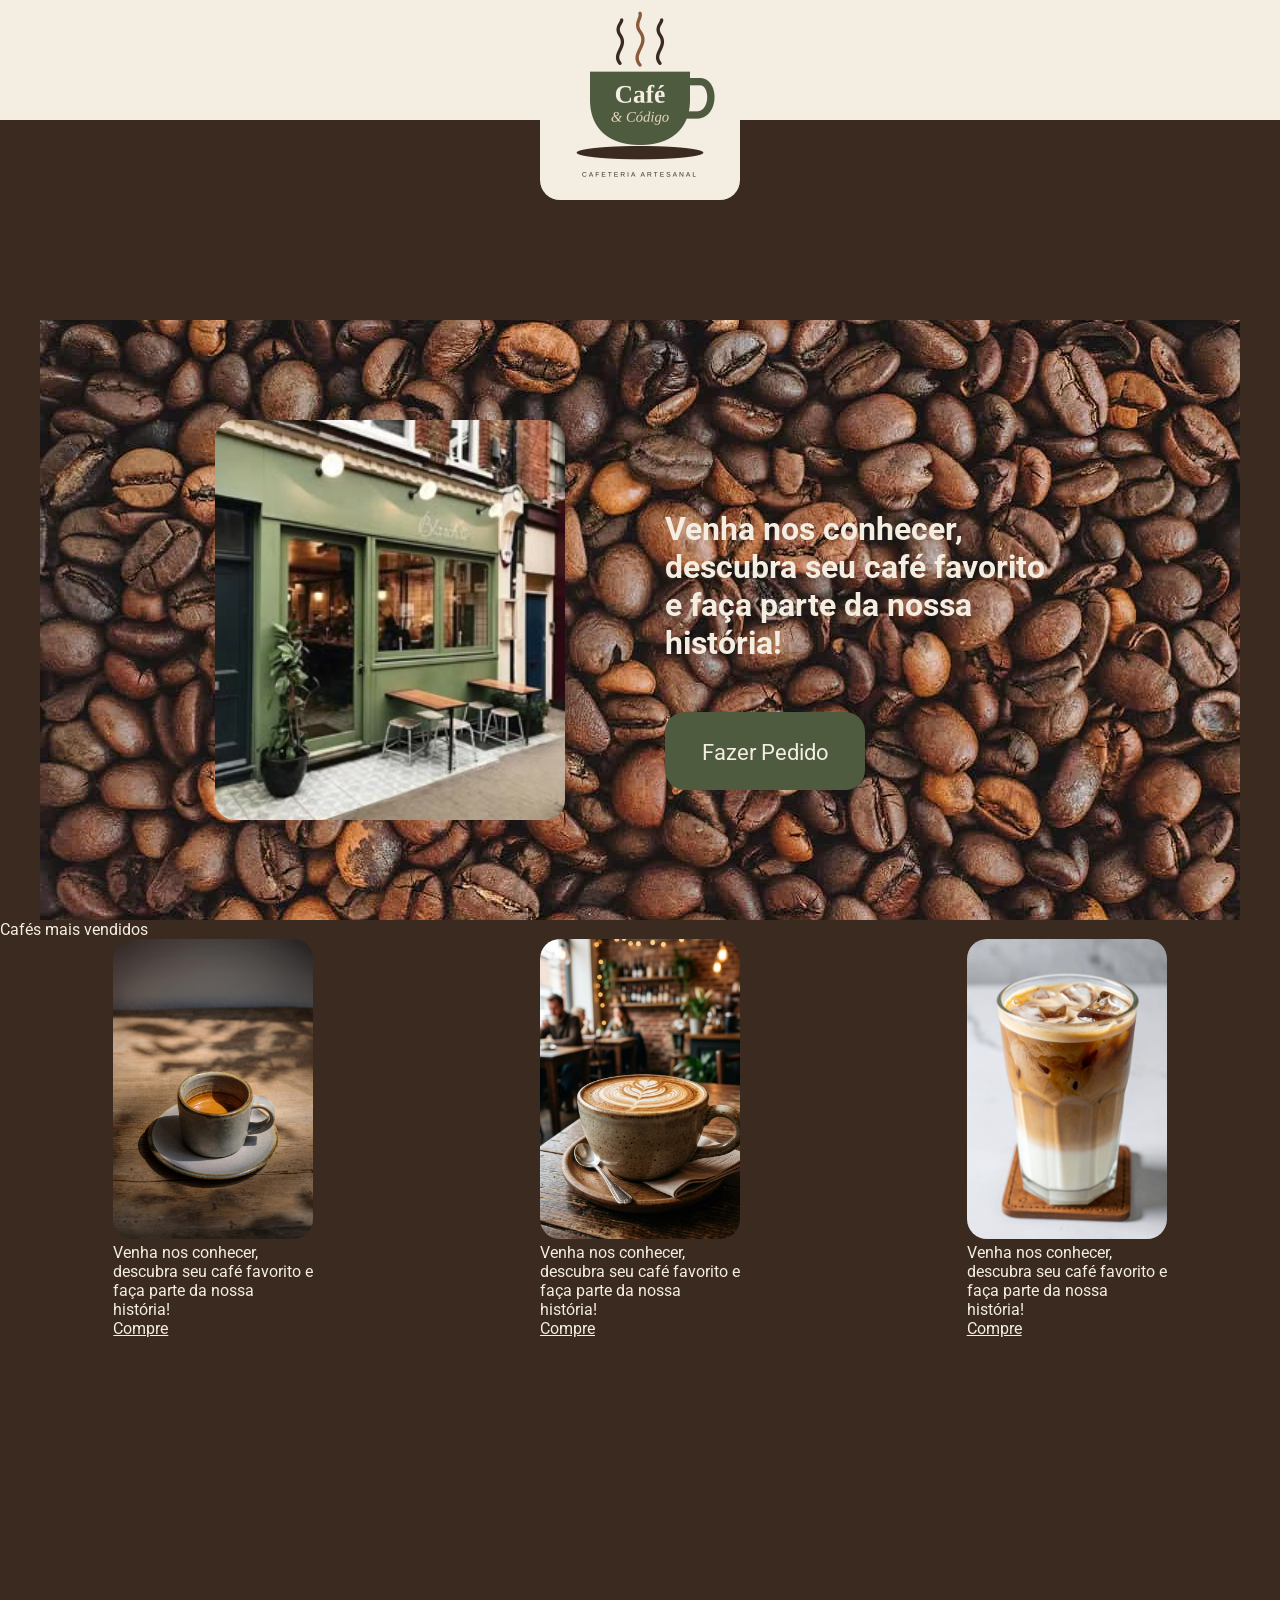
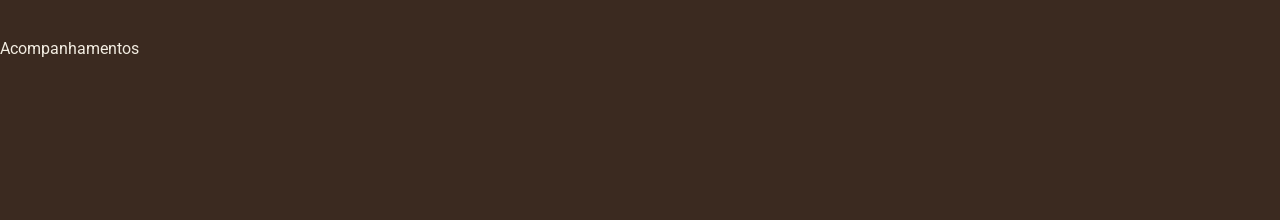
==== HTML ATIVIDADE/Index.html @ ace374ec "Add files via upload" ====
<!DOCTYPE html>
<html lang="pt-br">

<head>
    <meta charset="UTF-8">
    <meta name="viewport" content="width=device-width, initial-scale=1.0">
    <title>Café & Código</title>
    <link rel="stylesheet" href="CSS/style.css">
    <link rel="preconnect" href="https://fonts.googleapis.com">
    <link rel="preconnect" href="https://fonts.gstatic.com" crossorigin>
    <link href="https://fonts.googleapis.com/css2?family=Roboto:ital,wght@0,100..900;1,100..900&display=swap"
        rel="stylesheet">

</head>


<body>

    <header>

        <img src="IMG/Logo.jpeg" alt="">

    </header>


    <Main>

        <div class="intro">
            <img src="IMG/Fachada.jpg" alt="Fachada">

            <div class="apresentacao">
                <h1>Venha nos conhecer, descubra seu café favorito e faça parte da nossa história!</h1>
                <div class="fazerPedido"><a href="#">Fazer Pedido</a></div>
            </div>

        </div>


        <div class="cafes">Cafés mais vendidos</div>

        <div class="mae">

            <div class="cafe1">
                <img src="IMG/Cafe1.jpg" alt="Cafe1">

                <div class="descricao">
                    <p>Venha nos conhecer, descubra seu café favorito e faça parte da nossa história!</p>
                    <div class="comprar"><a href="#">Compre</a></div>
                </div>

            </div>

            <div class="cafe2">
                <img src="IMG/Cafe2.jpg" alt="Cafe1">

                <div class="descricao">
                    <p>Venha nos conhecer, descubra seu café favorito e faça parte da nossa história!</p>
                    <div class="comprar"><a href="#">Compre</a></div>
                </div>

            </div>

            <div class="cafe3">

                <img src="IMG/Cafe3.jpg" alt="Cafe1">

                <div class="descricao">
                    <p>Venha nos conhecer, descubra seu café favorito e faça parte da nossa história!</p>
                    <div class="comprar"><a href="#">Compre</a></div>
                </div>

            </div>
            
        </div>

        <div class="acps">Acompanhamentos</div>
        <div class="pai">
            <div class="acp1"></div>
            <div class="acp2"></div>
            <div class="acp3"></div>
        </div>

        <div class="nos"></div>

        <div class="avaliacao"></div>

    </Main>


    <footer>

    </footer>


</body>

</html>
---- HTML ATIVIDADE/CSS/style.css ----
*{
    margin: 0px;
    font-family: "Roboto", sans-serif;
    font-optical-sizing: auto;
    font-weight: <weight>;
    font-style: normal;
    font-variation-settings:
    "wdth" 100;
    color: rgba(243, 237, 226);
}

header{
    width: 100%;
    height: 120px;
    background-color: rgba(244, 238, 226);
    display: flex;
    justify-content: center;

}

header img{
    height: 200px;
    width: 200px;
    border-radius: 20px;

}

main{
    width: 100%;
    height: 1500px;
    background-color: rgba(59, 42, 32);
    padding-top: 200px;
}

.intro{
    width: 100%;
    height: 500px;
    padding-top: 100px;
    display: flex;
    justify-content: center;
    background-image:url(../IMG/fundocafe.jpg);
    background-repeat: no-repeat;
    background-position: center;
    color: rgba(243, 237, 226)

}

.intro img {
    height: 400px;
    width: 350px;
    object-fit: cover;
    border-radius: 20px;
}

.apresentacao{
    width: 400px;
    height: 400px;
    margin-left: 100px;
    margin-top: 90px;
}

.fazerPedido{
    width: 200px;
    height: 50px;
    margin-top: 50px;
    background-color: rgba(78, 91, 63);
    text-align: center;
    padding-top: 28px;
    font-size: 22px;
    border-radius: 20px;
     
}

.fazerPedido a {
    text-decoration: none;
    color: rgba(243, 237, 226);
    font-family: "Roboto", sans-serif;
    font-optical-sizing: auto;
    font-weight: <weight>;
    font-style: normal;
     font-variation-settings:
"wdth" 100;

}

.mae{
    width: 100%;
    height: 700px;
    display: flex;
    justify-content: space-around

}

.cafe1 img{
    height: 300px;
    width: 200px;
    object-fit: cover;
    border-radius: 20px;
}

.cafe2 img{
    height: 300px;
    width: 200px;
    object-fit: cover;
    border-radius: 20px;
}

.cafe3 img{
    height: 300px;
    width: 200px;
    object-fit: cover;
    border-radius: 20px;
}
.descricao{
    width: 200px;
}
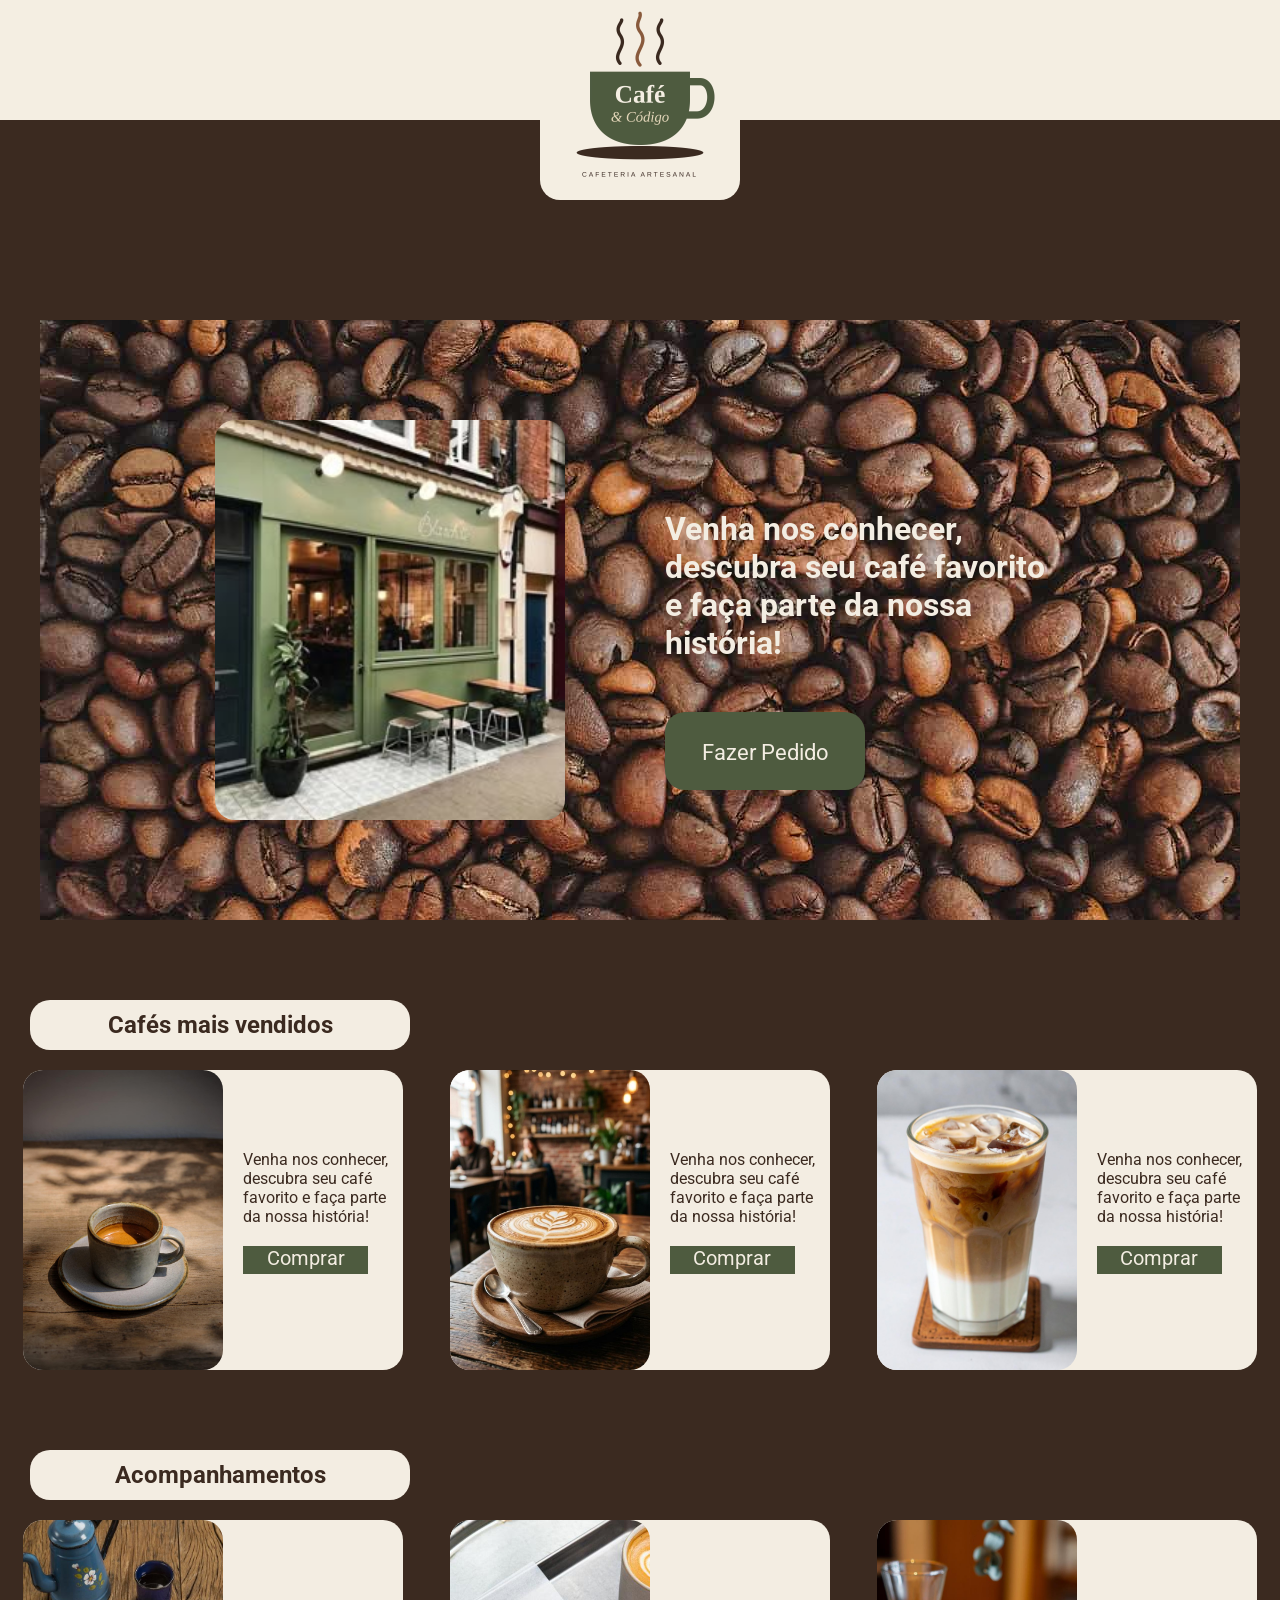
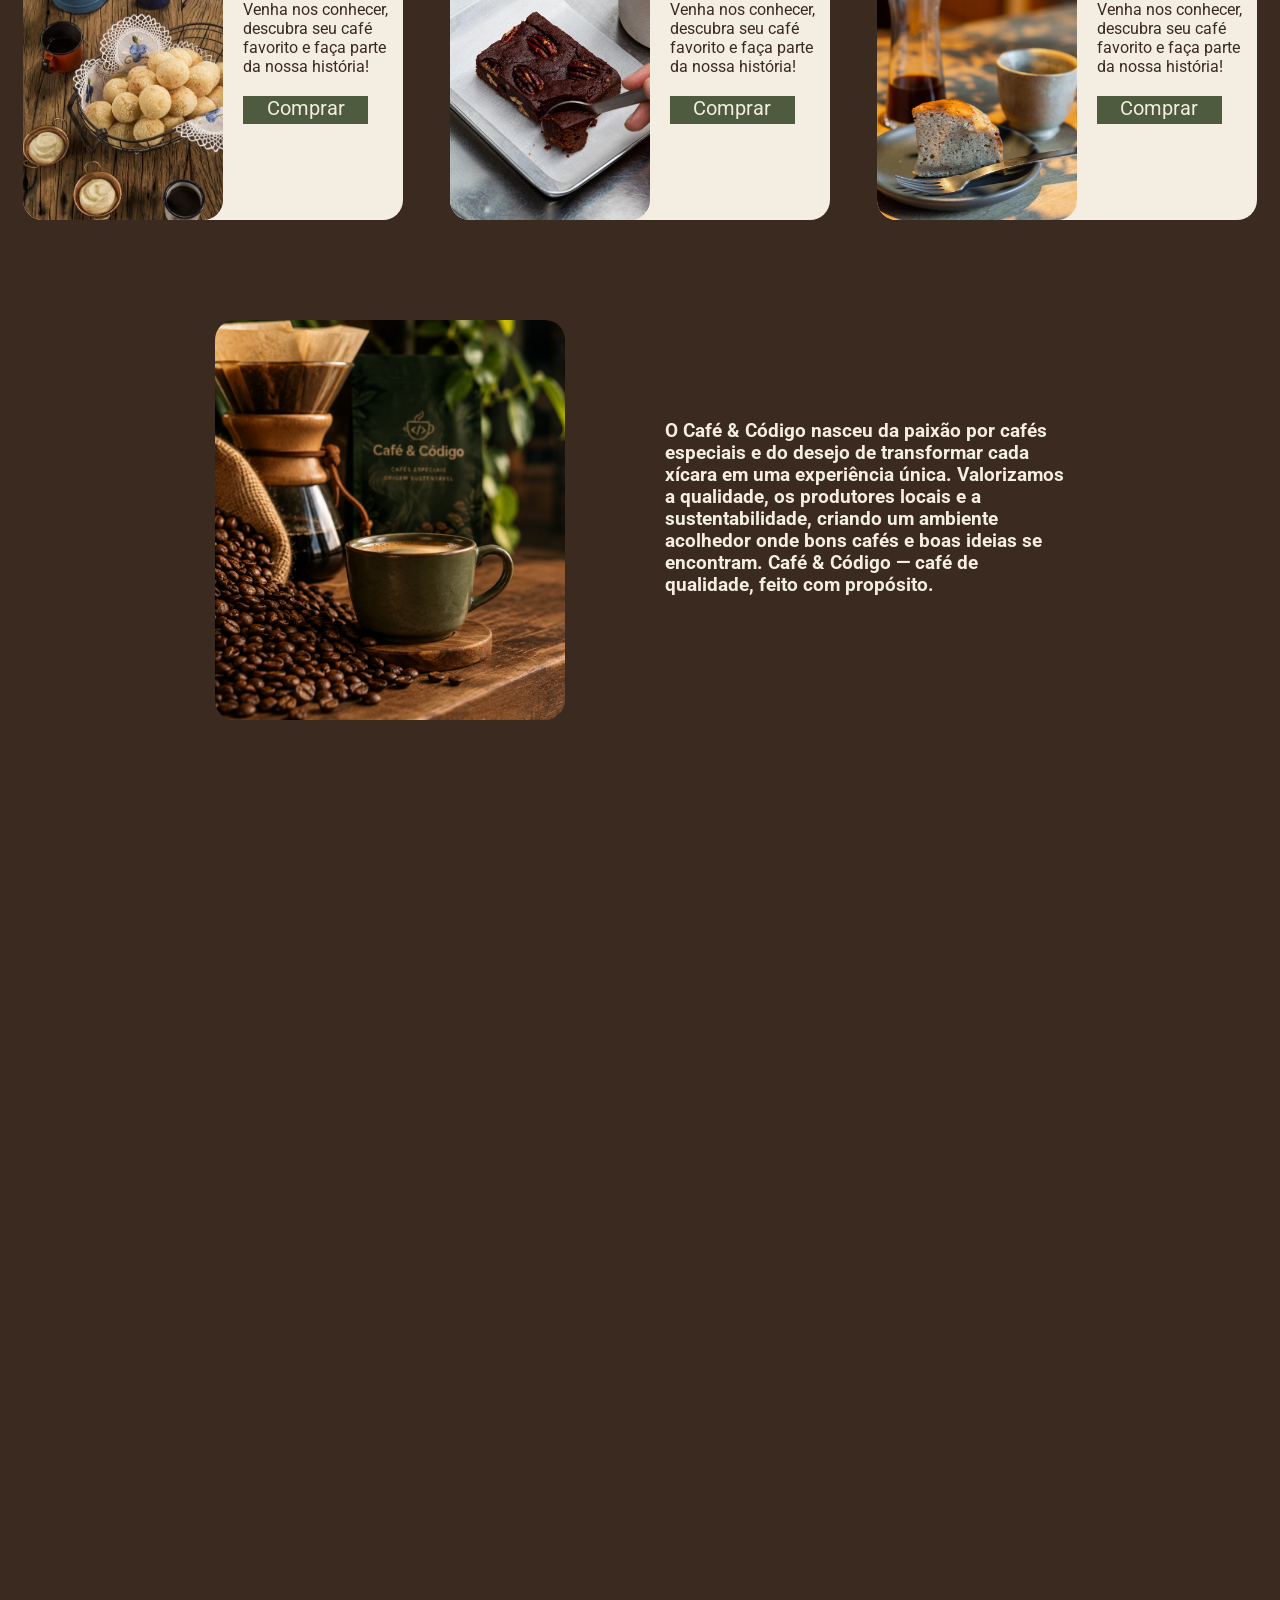
==== commit 7dba507b: "Add files via upload" ====
--- a/HTML ATIVIDADE/Index.html
+++ b/HTML ATIVIDADE/Index.html
@@ -36,7 +36,9 @@
         </div>
 
 
-        <div class="cafes">Cafés mais vendidos</div>
+        <div class="cafes">
+            <h2>Cafés mais vendidos</h2>
+        </div>
 
         <div class="mae">
 
@@ -45,7 +47,7 @@
 
                 <div class="descricao">
                     <p>Venha nos conhecer, descubra seu café favorito e faça parte da nossa história!</p>
-                    <div class="comprar"><a href="#">Compre</a></div>
+                    <div class="comprar"><a href="#">Comprar</a></div>
                 </div>
 
             </div>
@@ -55,7 +57,7 @@
 
                 <div class="descricao">
                     <p>Venha nos conhecer, descubra seu café favorito e faça parte da nossa história!</p>
-                    <div class="comprar"><a href="#">Compre</a></div>
+                    <div class="comprar"><a href="#">Comprar</a></div>
                 </div>
 
             </div>
@@ -66,21 +68,61 @@
 
                 <div class="descricao">
                     <p>Venha nos conhecer, descubra seu café favorito e faça parte da nossa história!</p>
-                    <div class="comprar"><a href="#">Compre</a></div>
+                    <div class="comprar"><a href="#">Comprar</a></div>
                 </div>
 
             </div>
-            
+
         </div>
 
-        <div class="acps">Acompanhamentos</div>
+        <div class="acps">
+            <h2>Acompanhamentos</h2>
+        </div>
         <div class="pai">
-            <div class="acp1"></div>
-            <div class="acp2"></div>
-            <div class="acp3"></div>
+            <div class="acp1">
+                <img src="IMG/Acp1.jpg" alt="acp1">
+
+                <div class="descricao">
+                    <p>Venha nos conhecer, descubra seu café favorito e faça parte da nossa história!</p>
+                    <div class="comprar"><a href="#">Comprar</a></div>
+                </div>
+
+            </div>
+
+            <div class="acp2">
+                <img src="IMG/Acp2.jpg" alt="acp1">
+
+                <div class="descricao">
+                    <p>Venha nos conhecer, descubra seu café favorito e faça parte da nossa história!</p>
+                    <div class="comprar"><a href="#">Comprar</a></div>
+                </div>
+
+            </div>
+
+            <div class="acp3">
+
+                <img src="IMG/Acp3.jpg" alt="acp1">
+
+                <div class="descricao">
+                    <p>Venha nos conhecer, descubra seu café favorito e faça parte da nossa história!</p>
+                    <div class="comprar"><a href="#">Comprar</a></div>
+                </div>
+
+            </div>
         </div>
 
-        <div class="nos"></div>
+        <div class="nos">
+            <img src="IMG/historia.png" alt="h">
+            <div class="historia">
+                <h3>O Café & Código nasceu da paixão por cafés especiais e do desejo de transformar cada xícara em uma
+                    experiência única.
+
+                    Valorizamos a qualidade, os produtores locais e a sustentabilidade, criando um ambiente acolhedor
+                    onde bons cafés e boas ideias se encontram.
+
+                    Café & Código — café de qualidade, feito com propósito.</h3>
+            </div>
+        </div>
 
         <div class="avaliacao"></div>
 
--- a/HTML ATIVIDADE/CSS/style.css
+++ b/HTML ATIVIDADE/CSS/style.css
@@ -1,65 +1,51 @@
-*{
+* {
     margin: 0px;
     font-family: "Roboto", sans-serif;
-    font-optical-sizing: auto;
-    font-weight: <weight>;
-    font-style: normal;
-    font-variation-settings:
-    "wdth" 100;
-    color: rgba(243, 237, 226);
-}
-
-header{
+
+    color: rgba(243, 237, 226);}
+
+header {
     width: 100%;
     height: 120px;
     background-color: rgba(244, 238, 226);
     display: flex;
-    justify-content: center;
-
-}
-
-header img{
+    justify-content: center;}
+
+header img {
     height: 200px;
     width: 200px;
-    border-radius: 20px;
-
-}
-
-main{
-    width: 100%;
-    height: 1500px;
+    border-radius: 20px;}
+
+main {
+    width: 100%;
+    height: 3000px;
     background-color: rgba(59, 42, 32);
-    padding-top: 200px;
-}
-
-.intro{
+    padding-top: 200px;}
+
+.intro {
     width: 100%;
     height: 500px;
     padding-top: 100px;
     display: flex;
     justify-content: center;
-    background-image:url(../IMG/fundocafe.jpg);
+    background-image: url(../IMG/fundocafe.jpg);
     background-repeat: no-repeat;
     background-position: center;
-    color: rgba(243, 237, 226)
-
-}
+    color: rgba(243, 237, 226);}
 
 .intro img {
     height: 400px;
     width: 350px;
     object-fit: cover;
-    border-radius: 20px;
-}
-
-.apresentacao{
+    border-radius: 20px;}
+
+.apresentacao {
     width: 400px;
     height: 400px;
     margin-left: 100px;
-    margin-top: 90px;
-}
-
-.fazerPedido{
+    margin-top: 90px;}
+
+.fazerPedido {
     width: 200px;
     height: 50px;
     margin-top: 50px;
@@ -67,50 +53,171 @@
     text-align: center;
     padding-top: 28px;
     font-size: 22px;
-    border-radius: 20px;
-     
-}
+    border-radius: 20px;}
 
 .fazerPedido a {
     text-decoration: none;
     color: rgba(243, 237, 226);
-    font-family: "Roboto", sans-serif;
-    font-optical-sizing: auto;
-    font-weight: <weight>;
-    font-style: normal;
-     font-variation-settings:
-"wdth" 100;
-
-}
-
-.mae{
-    width: 100%;
-    height: 700px;
-    display: flex;
-    justify-content: space-around
-
-}
-
-.cafe1 img{
-    height: 300px;
-    width: 200px;
-    object-fit: cover;
-    border-radius: 20px;
-}
-
-.cafe2 img{
-    height: 300px;
-    width: 200px;
-    object-fit: cover;
-    border-radius: 20px;
-}
-
-.cafe3 img{
-    height: 300px;
-    width: 200px;
-    object-fit: cover;
-    border-radius: 20px;
-}
-.descricao{
-    width: 200px;
-}+    font-family: "Roboto", sans-serif;}
+
+.mae {
+    width: 100%;
+    height: 350px;
+    display: flex;
+    justify-content: space-around;
+    margin-top: 20px;}
+
+.cafes {
+    height: 50px;
+    width: 380px;
+    background-color: rgba(243, 237, 226);
+    margin-top: 80px;
+    margin-left: 30px;
+    display: flex;
+    justify-content: center;
+    align-items: center;
+    border-radius: 20px;}
+
+.cafes h2 {
+    color: rgba(59, 42, 32);}
+
+.cafe1 {
+    height: 300px;
+    width: 380px;
+    display: flex;
+    background-color: rgba(243, 237, 226);
+    border-radius: 20px;}
+
+.cafe2 {
+    height: 300px;
+    width: 380px;
+    display: flex;
+    background-color: rgba(243, 237, 226);
+    border-radius: 20px;}
+
+.cafe3 {
+    height: 300px;
+    width: 380px;
+    display: flex;
+    background-color: rgba(243, 237, 226);
+    border-radius: 20px;}
+
+.cafe1 img {
+    height: 300px;
+    width: 200px;
+    object-fit: cover;
+    border-radius: 20px;}
+
+.cafe2 img {
+    height: 300px;
+    width: 200px;
+    object-fit: cover;
+    border-radius: 20px;}
+
+.cafe3 img {
+    height: 300px;
+    width: 200px;
+    object-fit: cover;
+    border-radius: 20px;}
+
+.descricao {
+    width: 200px;
+    margin-top: 80px;
+    margin-left: 20px;}
+
+.descricao p {
+    color: rgba(59, 42, 32);}
+
+.comprar {
+    width: 125px;
+    height: 28px;
+    margin-top: 20px;
+    background-color: rgba(78, 91, 63);}
+
+.comprar a {
+    font-size: 20px;
+    text-decoration: none;
+    display: flex;
+    justify-content: center;
+    align-items: center;}
+
+
+.pai {
+    width: 100%;
+    height: 400px;
+    display: flex;
+    justify-content: space-around;
+    margin-top: 20px;}
+
+.acps {
+    height: 50px;
+    width: 380px;
+    background-color: rgba(243, 237, 226);
+    margin-top: 30px;
+    margin-left: 30px;
+    display: flex;
+    justify-content: center;
+    align-items: center;
+    border-radius: 20px;}
+
+.acps h2 {
+    color: rgba(59, 42, 32);}
+
+.acp1 {
+    height: 300px;
+    width: 380px;
+    display: flex;
+    background-color: rgba(243, 237, 226);
+    border-radius: 20px;}
+
+.acp2 {
+    height: 300px;
+    width: 380px;
+    display: flex;
+    background-color: rgba(243, 237, 226);
+    border-radius: 20px;}
+
+.acp3 {
+    height: 300px;
+    width: 380px;
+    display: flex;
+    background-color: rgba(243, 237, 226);
+    border-radius: 20px;}
+
+.acp1 img {
+    height: 300px;
+    width: 200px;
+    object-fit: cover;
+    border-radius: 20px;}
+
+.acp2 img {
+    height: 300px;
+    width: 200px;
+    object-fit: cover;
+    border-radius: 20px;}
+
+.acp3 img {
+    height: 300px;
+    width: 200px;
+    object-fit: cover;
+    border-radius: 20px;}
+
+.nos {
+    width: 100%;
+    height: 500px;
+    display: flex;
+    justify-content: center;}
+
+.nos img {
+    height: 400px;
+    width: 350px;
+    object-fit: cover;
+    border-radius: 20px;}
+
+.historia {
+    width: 400px;
+    margin-left: 100px;
+    margin-top: 100px;}
+
+.historia h3 {
+    color: rgba(243, 237, 226);}
